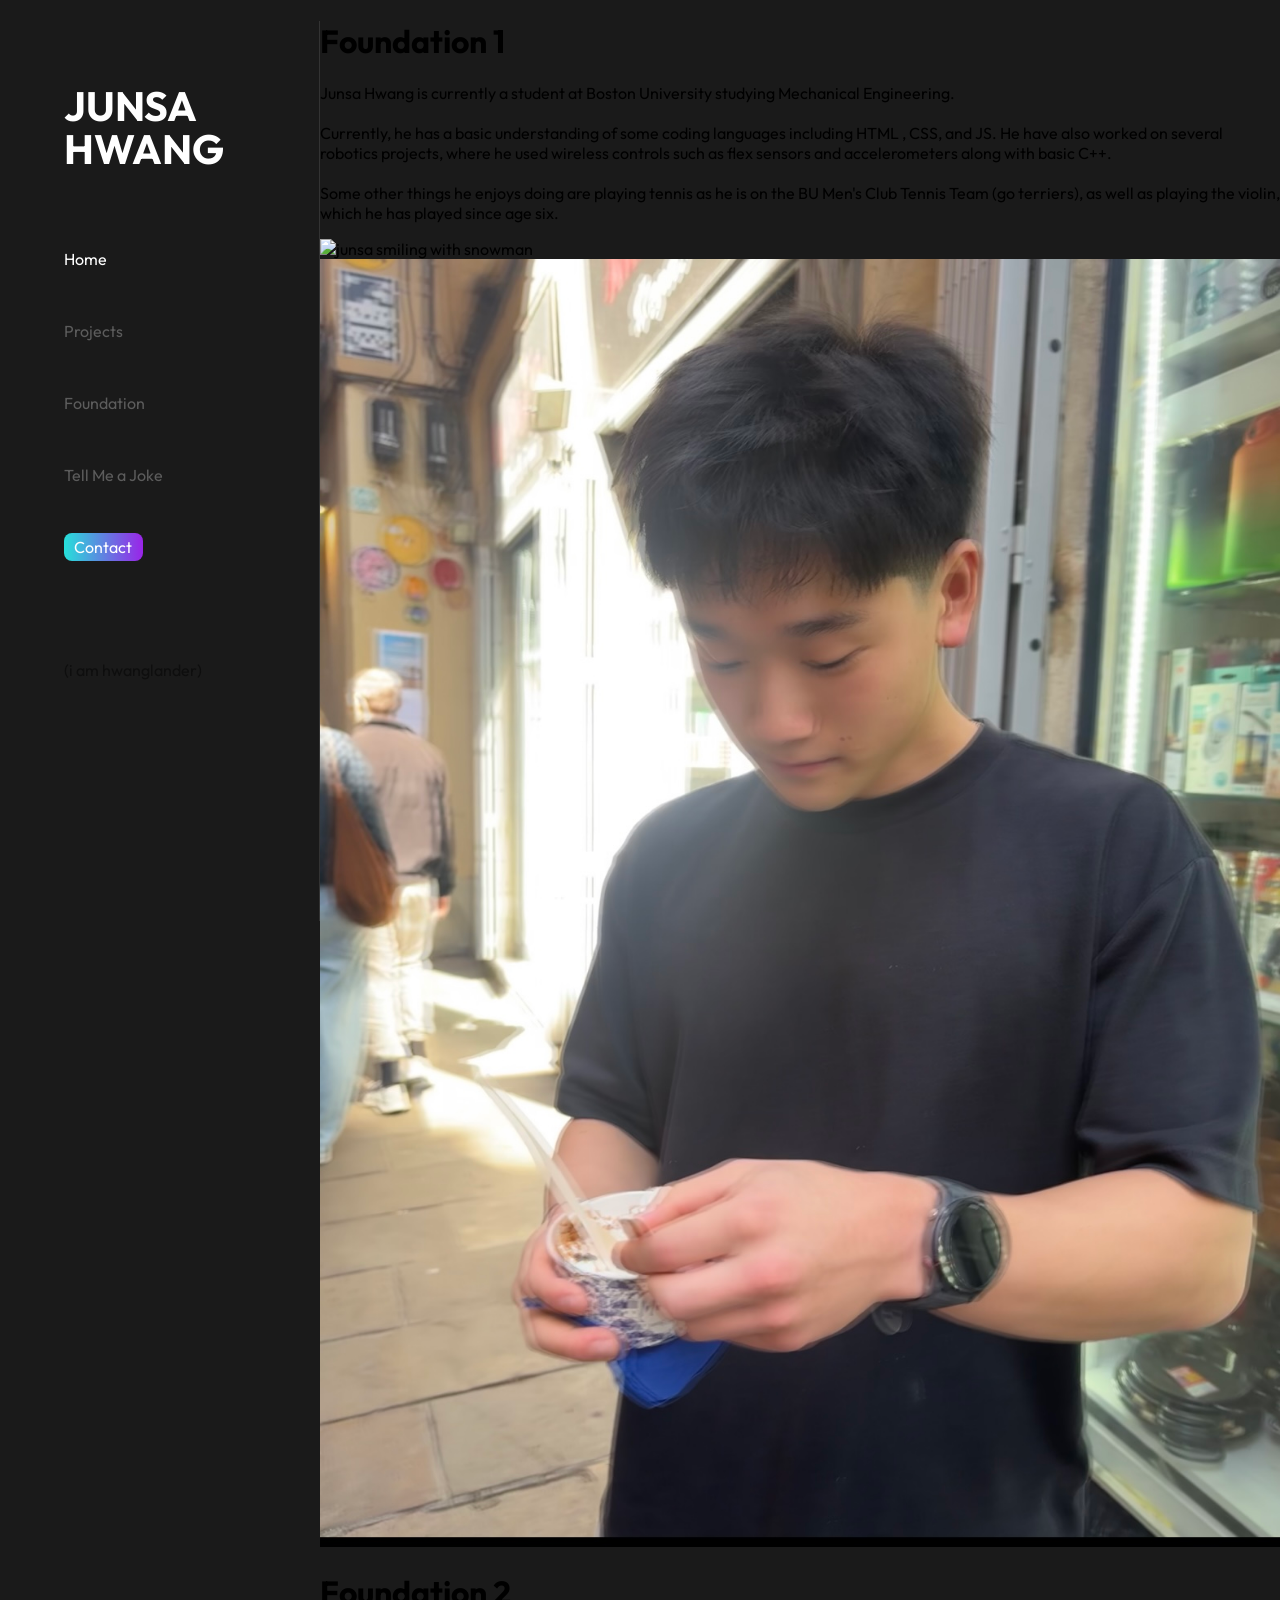
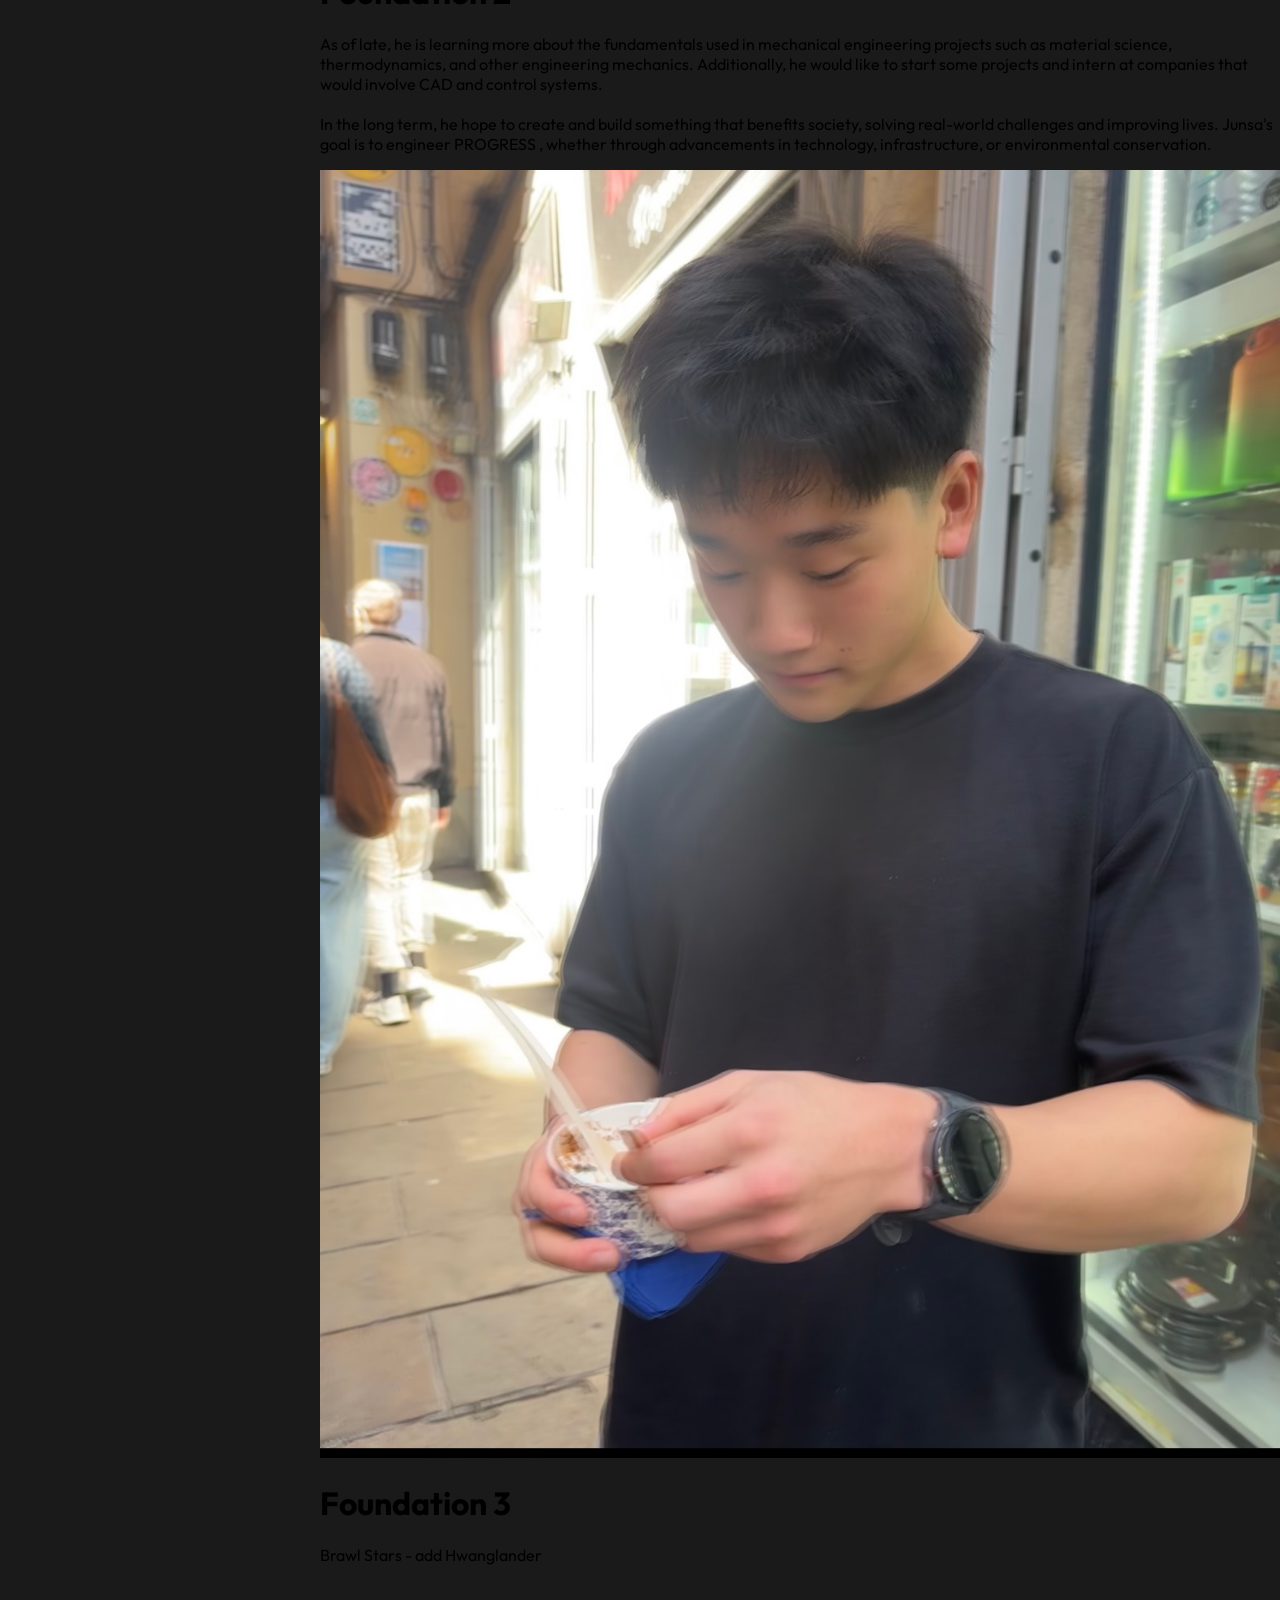
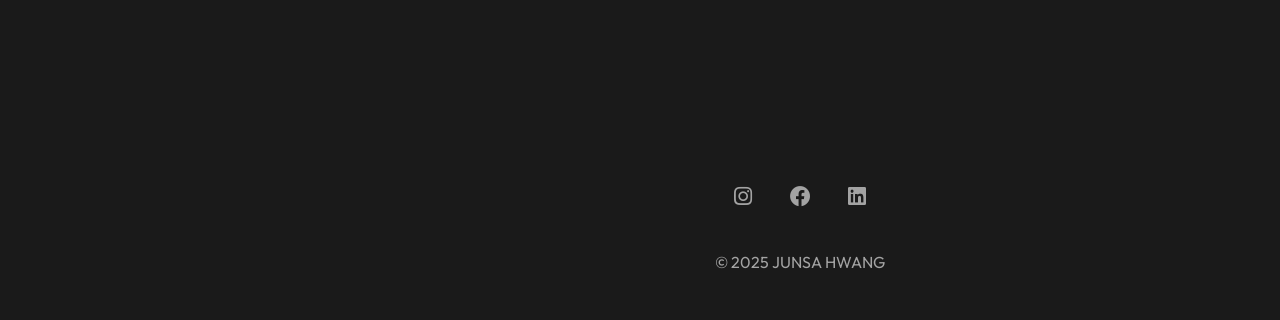
==== actualfoundation.html @ a0a23f9e "try" ====
<!doctype html>
<html lang=en>
<head>
<meta charset=UTF-8>
<meta name=viewport content="width=device-width,initial-scale=1">
<meta name=description content="Junsa Hwang is a mechanical engineering student and innovator who aims to engineer PROGRESS for societal advancement. (i am hwanglander)">
<meta name=keywords content="junsa hwang, junsa, hwang, junsa portfolio, hwanglander, personal website, bio, projects, junsa hwang foundation, mechanical, engineering">
<meta property="og:image" content="https://www.junsahwang.com/imgs/home/home1.png">
<meta property="og:image:type" content="image/jpeg">
<meta property="og:image:width" content="1200">
<meta property="og:image:height" content="630">
<title>Junsa Hwang</title>
<link rel=stylesheet href=css/actualfoundation.css>
<link href="https://fonts.googleapis.com/css2?family=Outfit&display=swap" rel=stylesheet>
<link rel=stylesheet href=https://cdnjs.cloudflare.com/ajax/libs/font-awesome/5.15.4/css/all.min.css>
<link rel="icon" type="image/png" href="imgs/jh.png">
<link rel="icon" type="image/x-icon" href="imgs/favicon.ico">
<script type="application/ld+json">
  {
    "@context": "https://schema.org",
    "@type": "WebSite",
    "url": "https://www.junsahwang.com",
    "name": "Junsa Hwang",
    "description": "Junsa Hwang is a mechanical engineering student and innovator who aims to engineer PROGRESS for societal advancement. (i am hwanglander)",
    "image": "https://www.junsahwang.com/imgs/jh.ico"
  }
  </script>
</head>
<body>

<div class=sidebar>
<div class=sidebarinsides>
<div class=myname>
<a href=index.html>JUNSA HWANG</a>
</div>
<ul>
<li><a href=index.html class=active>Home</a></li>
<li><a href=projects.html>Projects</a></li>
<li><a href=foundation.html>Foundation</a></li>
<li><a href=tellmeajoke.html>Tell Me a Joke</a></li>
<li><a href="https://mail.google.com/mail/?view=cm&fs=1&to=junsaemail@gmail.com" target=_blank rel="noopener noreferrer" class=special2 style="color: #fff; font-size: 1rem; padding-left: 5%; padding-right: 5%;">Contact</a></li>
</ul>
<a href=# style=text-decoration:none;color:inherit onclick=showPopup(event)>
<p class=hwanglander>(i am hwanglander)</p>
</a>
<div class=overlay onclick=hidePopup()></div>
<div class=popup-image>
<img src=imgs/hwanglander.png alt=hwanglander style=max-width:100%;max-height:80vh draggable=false>
</div>
<audio id=popupAudio src=audios/icandoanything.mp3 preload=auto></audio>
</div>
</div>


<div class=topbar id=topbar>
<div class=topbar2>
<div class=open onclick=openMediasidebar()>
<i class="fas fa-bars"></i>
</div>
<a href="https://mail.google.com/mail/?view=cm&fs=1&to=junsaemail@gmail.com" target=_blank rel="noopener noreferrer" class=special2 style="color:#fff;text-decoration:none;font-size:1rem;display:block;transition:color .3s ease;display:inline">Contact</a>
</div>
</div>

<div class=mediasidebar id=mediasidebar>
<div class=close onclick=closeMediasidebar()>
<i class="fas fa-arrow-left"></i>
</div>
<div class=sidebar2>
<div class=sidebarinsides2>
<div class=myname2>
<a href=index.html>JUNSA<br>HWANG</a>
</div>
<ul>
<li><a href=index.html class=active>Home</a></li>
<li><a href=projects.html>Projects</a></li>
<li><a href=foundation.html>Foundation</a></li>
<li><a href=tellmeajoke.html>Tell Me a Joke</a></li>
</ul>
<a href=# style=text-decoration:none;color:inherit onclick=showPopup2(event)>
<p class=hwanglander2>(i am hwanglander)</p>
</a>
<div class=overlay2 onclick=hidePopup2()></div>
<div class=popup-image2>
<img src=imgs/hwanglander.png alt=hwanglander style=max-width:100%;max-height:80vh draggable=false>
</div>
<audio id=popupAudio2 src=audios/icandoanything.mp3 preload=auto></audio>
</div>
</div>
</div>



<div class=main>


<div class=stage>
<div class=stagecontent2>
<div class=stagewords2>
<a href="https://www.google.com" target="_blank" style="text-decoration: none; color: inherit;">
<h1>
Foundation 1
</h1>
</a>
<p>
Junsa Hwang is currently a student at Boston University studying <span class=special>Mechanical Engineering.</span> <br> <br> Currently, he has a basic understanding of some coding languages including <span class=special>HTML , CSS, and JS.</span> He have also worked on several robotics projects, where he used wireless controls such as flex sensors and accelerometers along with basic <span class=special>C++.</span> <br> <br> Some other things he enjoys doing are playing tennis as he is on the <span class=special> BU Men's Club Tennis Team </span> (go terriers), as well as playing the <span class=special>violin,</span> which he has played since age six.
</p>
</div>
<img class=stageimg src=imgs/home/home1.jpg alt="junsa smiling with snowman " loading=lazy draggable=false>
</div>
</div>

<div class=stage>
<div class=stagecontent1>
<img class=stageimg1 src=imgs/home/home2.jpg alt="junsa smiling at dinner" loading=lazy draggable=false>
<div class=stagewords1>
<a href="https://www.google.com" target="_blank" style="text-decoration: none; color: inherit;">
  <h1>
    Foundation 2
  </h1>
</a>
<p>
As of late, he is learning more about the fundamentals used in <span class=special> mechanical engineering projects</span> such as material science, thermodynamics, and other engineering mechanics. Additionally, he would like to start some projects and intern at companies that would involve <span class=special>CAD </span> and control systems. <br> <br> In the long term, he hope to create and build something that benefits society, solving real-world challenges and improving lives. Junsa's goal is to <span class=special>engineer PROGRESS</span> , whether through advancements in technology, infrastructure, or environmental conservation.
</p>
</div>
<img class=stageimgmobile src=imgs/home/home2.jpg alt="junsa smiling at dinner" loading=lazy draggable=false>
</div>
</div>

<div class=stage>
<div class=stagecontent2>
<div class=stagewords2>
  <a href="https://www.google.com" target="_blank" style="text-decoration: none; color: inherit;">
    <h1>Foundation 3</h2>
  </a>  
<p>
Brawl Stars - add <span class=special>Hwanglander</span>
</p>
</div>
<video class=stagevid autoplay muted playsinline loop>
<source src=imgs/home/home4.mp4 type=video/mp4>
</video>
</div>
</div>

<footer>
<div class=footermedia>
<a href=https://www.instagram.com/junsahwang/ target=_blank><i class="fab fa-instagram"></i></a>
<a href=https://www.facebook.com/junsa.hwang/ target=_blank><i class="fab fa-facebook"></i></a>
<a href=https://www.linkedin.com/in/junsa-hwang-218805213/ target=_blank><i class="fab fa-linkedin"></i></a>
</div>
<div class=copyright>
&copy; 2025 JUNSA HWANG
</div>
</footer>

</div>

<script src=app.js></script>
</body>
</html>
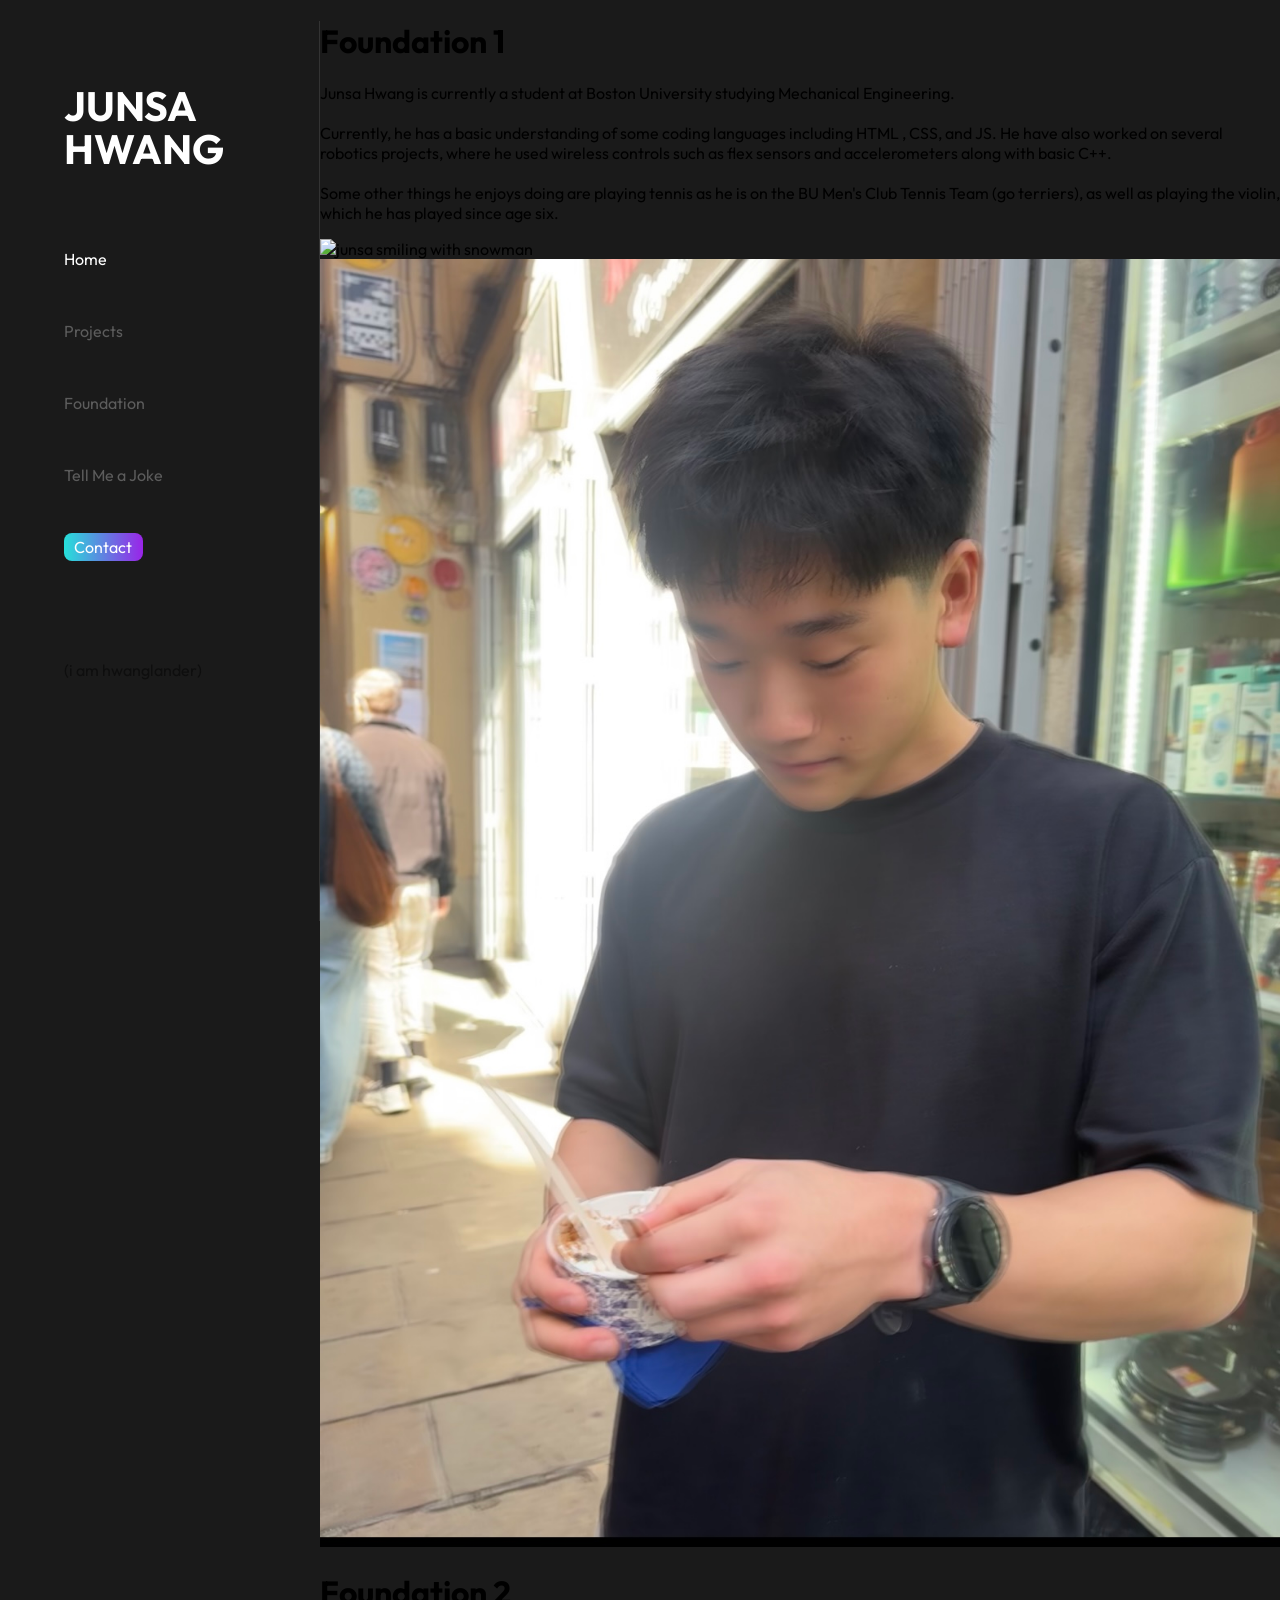
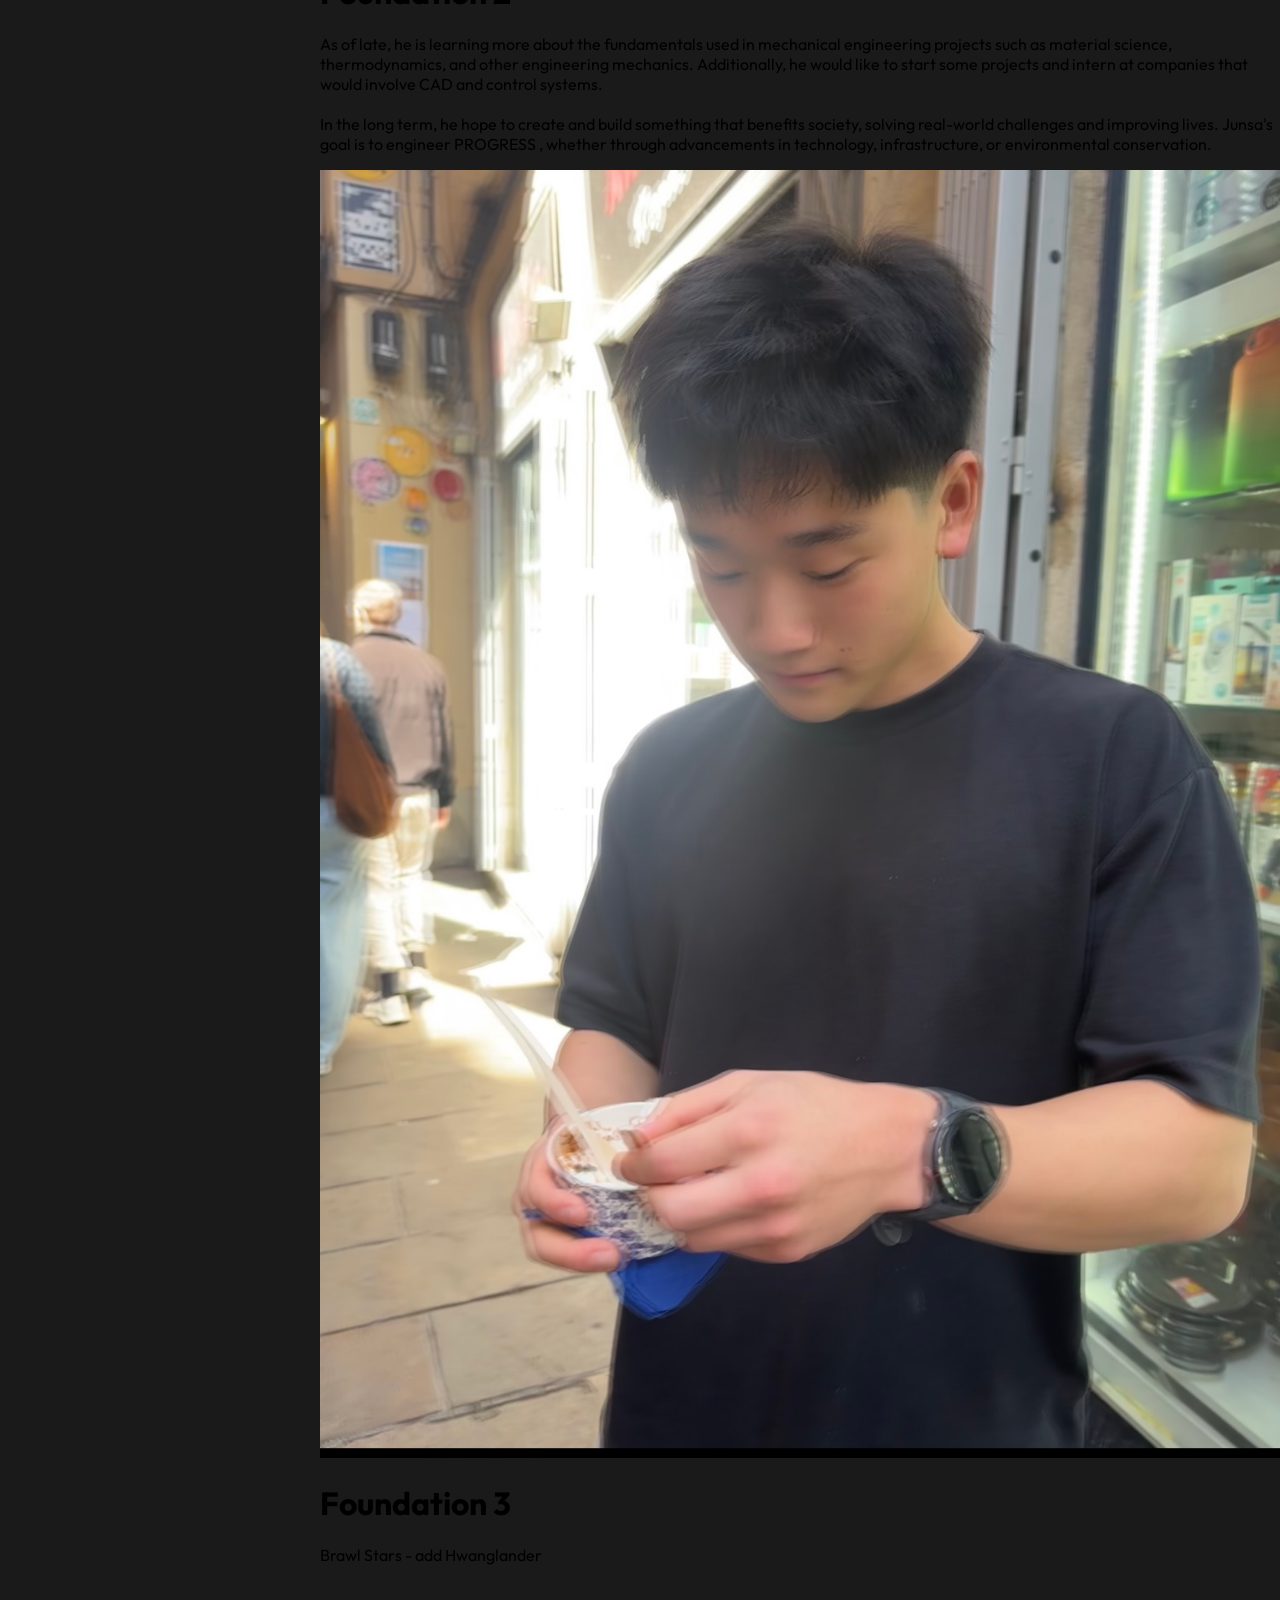
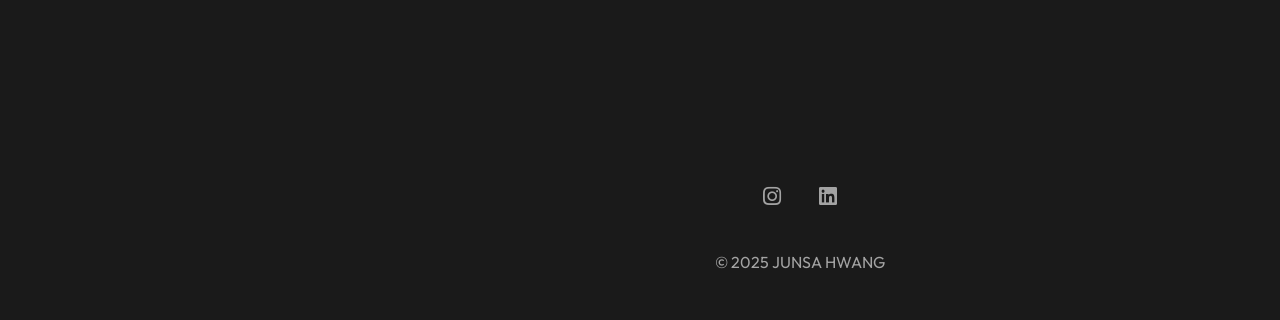
==== commit 8e22cc5d: "revamp" ====
--- a/actualfoundation.html
+++ b/actualfoundation.html
@@ -13,8 +13,8 @@
 <link rel=stylesheet href=css/actualfoundation.css>
 <link href="https://fonts.googleapis.com/css2?family=Outfit&display=swap" rel=stylesheet>
 <link rel=stylesheet href=https://cdnjs.cloudflare.com/ajax/libs/font-awesome/5.15.4/css/all.min.css>
+<link rel="icon" type="image/svg+xml" href="imgs/jh.svg">
 <link rel="icon" type="image/png" href="imgs/jh.png">
-<link rel="icon" type="image/x-icon" href="imgs/favicon.ico">
 <script type="application/ld+json">
   {
     "@context": "https://schema.org",
@@ -145,7 +145,6 @@
 <footer>
 <div class=footermedia>
 <a href=https://www.instagram.com/junsahwang/ target=_blank><i class="fab fa-instagram"></i></a>
-<a href=https://www.facebook.com/junsa.hwang/ target=_blank><i class="fab fa-facebook"></i></a>
 <a href=https://www.linkedin.com/in/junsa-hwang-218805213/ target=_blank><i class="fab fa-linkedin"></i></a>
 </div>
 <div class=copyright>
